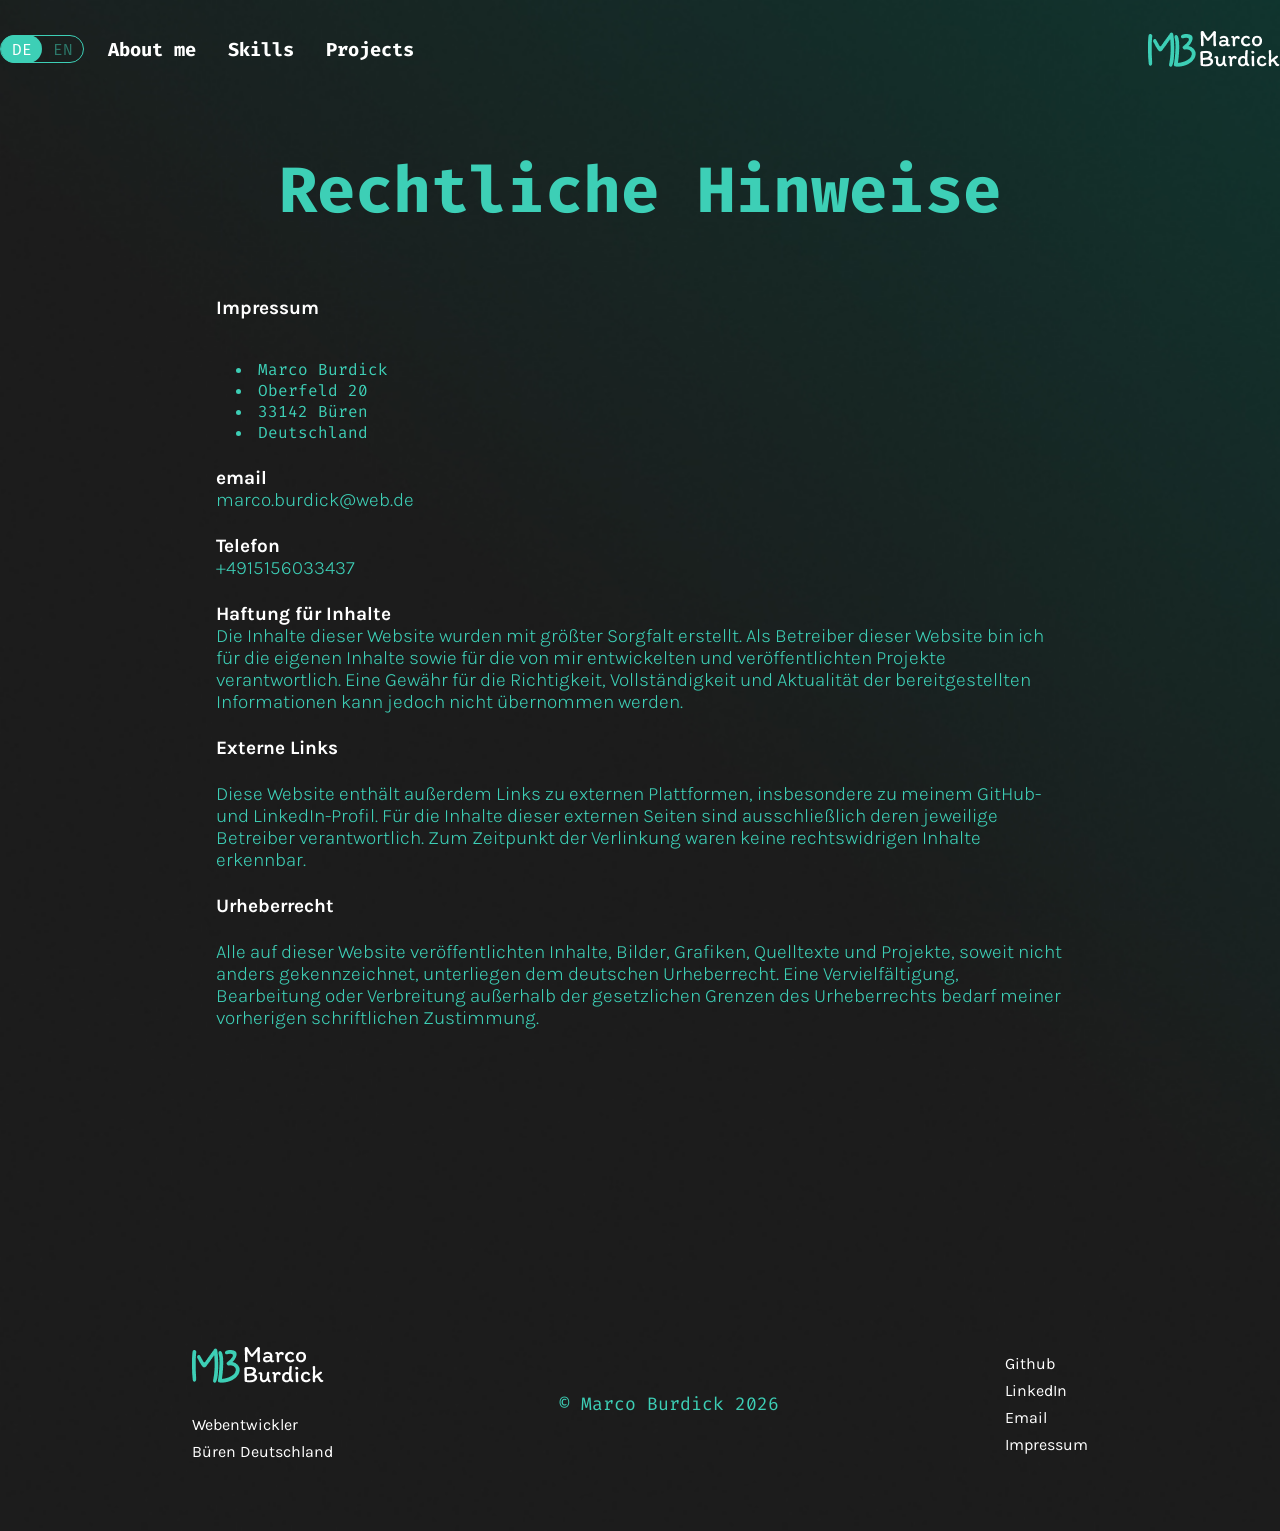
==== imprint.html @ b63c42da "added the Imprintpage, header and footer added to the templates for index and imprint page. set the " ====
<!doctype html>
<html lang="de">
  <head>
    <meta charset="UTF-8" />
    <meta name="viewport" content="width=device-width, initial-scale=1.0" />
    <title>Impressum</title>
    <link rel="stylesheet" href="./style.css" />
    <link rel="stylesheet" href="./css/hero.css" />
    <link rel="stylesheet" href="./css/footer.css" />
    <link rel="stylesheet" href="./css/impressum.css" />
    <script src="./js/templates.js"></script>
  </head>
  <body onload="init()">
    <div class="content-max-width">
      <header id="header"></header>
      <h1 class="imprint-headline">Rechtliche Hinweise</h1>
      <section class="main-impressum">
        <h2>Impressum</h2>
        <div class="list-container">
          <li>Marco Burdick</li>
          <li>Oberfeld 20</li>
          <li>33142 Büren</li>
          <li>Deutschland</li>
        </div>
        <div>
          <h2>email</h2>
          <p>marco.burdick@web.de</p>
        </div>
        <div>
          <h2>Telefon</h2>
          <p>+4915156033437</p>
        </div>
        <div>
          <h2>Haftung für Inhalte</h2>

          <p>
            Die Inhalte dieser Website wurden mit größter Sorgfalt erstellt. Als Betreiber dieser Website bin ich für
            die eigenen Inhalte sowie für die von mir entwickelten und veröffentlichten Projekte verantwortlich. Eine
            Gewähr für die Richtigkeit, Vollständigkeit und Aktualität der bereitgestellten Informationen kann jedoch
            nicht übernommen werden.
          </p>
        </div>

        <h2>Externe Links</h2>

        <p>
          Diese Website enthält außerdem Links zu externen Plattformen, insbesondere zu meinem GitHub- und
          LinkedIn-Profil. Für die Inhalte dieser externen Seiten sind ausschließlich deren jeweilige Betreiber
          verantwortlich. Zum Zeitpunkt der Verlinkung waren keine rechtswidrigen Inhalte erkennbar.
        </p>

        <h2>Urheberrecht</h2>

        <p>
          Alle auf dieser Website veröffentlichten Inhalte, Bilder, Grafiken, Quelltexte und Projekte, soweit nicht
          anders gekennzeichnet, unterliegen dem deutschen Urheberrecht. Eine Vervielfältigung, Bearbeitung oder
          Verbreitung außerhalb der gesetzlichen Grenzen des Urheberrechts bedarf meiner vorherigen schriftlichen
          Zustimmung.
        </p>
      </section>
      <footer id="footer"></footer>
    </div>
    <script src="./script.js"></script>
  </body>
</html>
---- style.css ----
* {
  margin: 0;
  box-sizing: border-box;
  scroll-behavior: smooth;
}

body {
  display: flex;
  justify-content: center;
  height: 100%;
  font-family: 'fira';
  background-image: url(images/Background.jpg);
  background-repeat: no-repeat;
  background-size: cover;
  overflow-x: hidden;
  user-select: none;
}

::-webkit-scrollbar {
  width: 12px;
}

::-webkit-scrollbar-track {
  background: #383636;
}

::-webkit-scrollbar-thumb {
  background: #3dcfb6;
  border-radius: 10px;
}

::-webkit-scrollbar-thumb:hover {
  background: #35b6a0;
}

.content-max-width {
  max-width: 1440px;
  width: 100%;
  margin: 0 auto;
  position: relative;
  padding: 0 96px 0 96px;
}

@font-face {
  font-family: 'fira';
  src: url('fonts/FiraCode-VariableFont_wght.ttf') format('truetype');
  font-style: normal;
}

@font-face {
  font-family: 'karla';
  src: url('fonts/Karla-VariableFont_wght.ttf') format('truetype');
  font-style: normal;
}
a {
  text-decoration: none;
}

h1 {
  color: #d9d9d9;
  font-size: 128px;
  font-weight: 700;
  text-align: center;
}

h2 {
  color: #d9d9d9;
  font-size: 40px;
  font-weight: 400;
}

h3 {
  color: white;
}

.other-section {
  display: flex;
  position: relative;
  padding-bottom: 144px;
  gap: 70px;
}

.headline-projects {
  display: flex;
  flex-direction: column;
  gap: 20px;
}

.headline-projects h3 {
  font-family: 'karla';
  font-weight: 700;
  font-size: 24px;
  color: rgba(61, 207, 182, 1);
}

.headline-projects h1 {
  font-family: 'fira';
  font-weight: 700;
  font-size: 64px;
  color: rgba(61, 207, 182, 1);
}

.headline-colleagues h1 {
  width: 100%;
  font-family: 'fira';
  font-weight: 700;
  font-size: 32px;
  color: rgba(61, 207, 182, 1);
  text-align: center;
}

.textfield-projects {
  max-width: 456px;
  padding: 41px 0 41px 0;
}

.textfield-projects p {
  font-family: 'karla';
  font-size: 18px;
  color: white;
}

.projects-section {
  max-width: 880px;
  padding-bottom: 16px;
}

.project-preview {
  display: flex;
  justify-content: center;
  align-items: center;
  pointer-events: none;
}

.project-preview img {
  width: 315.24px;
  height: 212px;
  border-radius: 16px;
  opacity: 0;
  transform: translateX(20px);
  transition: 0.25s ease;
}

.project-preview img.active {
  opacity: 1;
  transform: translateX(0);
}

.projects-container {
  display: flex;
  justify-content: space-between;
  align-items: center;
  height: 109px;
  padding: 40px 32px 40px 32px;
  border-top: 1px solid rgba(61, 207, 182, 1);
  border-bottom: 1px solid rgba(61, 207, 182, 1);
}

.projects-container:hover {
  cursor: pointer;
  background-color: rgba(61, 207, 182, 0.3);
}

.projects-container-bottom {
  display: flex;
  justify-content: space-between;
  align-items: center;
  height: 109px;
  padding: 40px 32px 40px 32px;
  border-bottom: 1px solid rgba(61, 207, 182, 1);
}

.projects-container-bottom:hover {
  cursor: pointer;
  background-color: rgba(61, 207, 182, 0.3);
}

.project-technology {
  display: flex;
  justify-content: center;
  align-items: center;
  gap: 4px;
}

.projects-container span,
.projects-container-bottom span {
  position: relative;
  font-family: 'fira';
  font-weight: 700;
  font-size: 24px;
  color: white;
}

.projects-container span::after,
.projects-container-bottom span::after {
  content: '';
  position: absolute;
  right: -20px;
  top: 50%;
  transform: translateY(-50%);
  width: 12.56px;
  height: 12.56px;
  background: url('./icons/arrow_outward.png') no-repeat center;
  background-size: contain;
  opacity: 0;
  transition: opacity 0.2s ease;
}

.projects-container:hover span::after,
.projects-container-bottom:hover span::after {
  opacity: 1;
}

.projects-container p,
.projects-container-bottom p {
  font-family: 'karla';
  font-style: normal;
  font-weight: 400;
  font-size: 18px;
  color: white;
}

.border {
  width: 1px;
  height: 18px;
  background-color: rgba(61, 207, 182, 1);
}

.img-container {
  position: relative;
  display: flex;
  flex-direction: column;
  pointer-events: none;
}

.join-image {
  position: absolute;
  top: 260px;
  border-radius: 16px;
  display: none;
}

.loco-image {
  position: absolute;
  top: 310px;
  border-radius: 16px;
  display: none;
}

.bubble-image {
  position: absolute;
  bottom: 16px;
  border-radius: 16px;
  display: none;
}

.no-scroll {
  overflow: hidden;
}
---- css/hero.css ----
header {
  position: absolute;
  display: flex;
  align-items: center;
  justify-content: space-between;
  z-index: 10;
  width: 100%;
  left: 0;
  right: 0;
  top: 0;
  height: 98px;

  gap: 20px;
}

.left-header-section {
  display: flex;
  align-items: center;
  gap: 24px;
}

.header-headline {
  display: flex;
  gap: 32px;
}

.header-headline h3 {
  position: relative;
  cursor: pointer;
}

.header-headline h3:hover {
  color: #3dcfb6;
}

.header-headline h3::after {
  content: '';
  position: absolute;
  left: 50%;
  bottom: -10px;
  transform: translateX(-50%);
  width: 8px;
  height: 8px;
  border-radius: 50%;
  background: #3dcfb6;
  opacity: 0;
  transition: opacity 0.2s ease;
}

.header-headline h3:hover::after {
  opacity: 1;
}

header .language-switcher {
  display: flex;
  align-items: center;
  justify-content: space-between;
  width: 84px;
  height: 28px;
  border: 1px solid rgba(61, 207, 182, 1);
  border-radius: 100px;
}

header .language-switcher:hover {
  cursor: pointer;
  border-color: white;
}
.language-button:not(.active):hover {
  color: rgba(61, 207, 182, 1);
}

.language-switcher .language-button {
  display: flex;
  align-items: center;
  justify-content: center;
  border-radius: 100px;
  width: 44px;
  height: 28px;
  color: rgba(61, 207, 182, 0.5);
}

.language-switcher .active {
  background-color: rgba(61, 207, 182, 1);
  color: white;
}

.logo-container {
  position: relative;
  width: 132px;
  height: 36px;
}

.logo-container img {
  position: absolute;
  inset: 0;
  width: 100%;
  height: 100%;
}

.logo-filled {
  opacity: 1;
}

.logo-outline {
  opacity: 0;
}

.logo-container:hover .logo-filled {
  opacity: 0;
  cursor: pointer;
}

.logo-container:hover .logo-outline {
  opacity: 1;
  cursor: pointer;
}

main {
  position: relative;
  display: flex;
  flex-direction: column;
  align-items: center;
  justify-content: center;
  max-height: 900px;
  height: 100vh;
}

.nametag {
  display: flex;
  flex-direction: column;
  align-items: center;
  justify-content: center;
}

.nametag-button-section {
  display: flex;
  gap: 48px;
  cursor: pointer;
}

.nametag-button {
  position: relative;
  border: 1px solid white;
  border-radius: 100px;
  width: 172px;
  height: 48px;
  overflow: hidden;
}

.nametag-button p {
  position: absolute;
  top: 50%;
  left: 50%;
  margin: 0;
  font-size: 18px;
  color: white;
  white-space: nowrap;
  transform: translate(-50%, -50%);
}

.nametag-button:hover {
  border-color: rgba(61, 207, 182, 1);
}

.nametag-button:hover p {
  color: rgba(61, 207, 182, 1);
  animation:
    buttonFirst 2s linear forwards,
    buttonLoop 5s linear infinite 2s;
}

@keyframes buttonFirst {
  from {
    left: 50%;
    transform: translate(-50%, -50%);
  }

  to {
    left: -180px;
    transform: translate(0, -50%);
  }
}

@keyframes buttonLoop {
  from {
    left: 172px;
    transform: translate(0, -50%);
  }

  to {
    left: -180px;
    transform: translate(0, -50%);
  }
}

.textbar {
  position: absolute;
  bottom: 40px;
  left: 50%;
  transform: translateX(-50%) rotate(-3deg);

  width: 100vw;
  height: 62px;

  background: rgba(255, 255, 255, 0.12);
  overflow: hidden;
  white-space: nowrap;
}

.textbar-track {
  position: relative;
  overflow-x: hidden;
  height: 100%;
  width: 100%;
}

.inline-container {
  position: absolute;
  height: 100%;
  display: flex;
  align-items: center;
  gap: 56px;
  padding-right: 56px;
  flex-shrink: 0;
  font-family: 'karla';
  font-weight: 400;
  font-size: 32px;
  color: rgba(61, 207, 182, 1);
}

#scroll-1 {
  animation: loop-1 9s linear infinite;
}

#scroll-2 {
  animation: loop-2 9s linear infinite;
}

#scroll-3 {
  animation: loop-3 9s linear infinite;
}

#scroll-4 {
  animation: loop-4 9s linear infinite;
}

#scroll-5 {
  animation: loop-5 9s linear infinite;
}

#scroll-6 {
  animation: loop-6 9s linear infinite;
}

@keyframes loop-1 {
  from {
    transform: translateX(0);
  }

  to {
    transform: translateX(-100%);
  }
}

@keyframes loop-2 {
  from {
    transform: translateX(100%);
  }

  to {
    transform: translateX(0);
  }
}

@keyframes loop-3 {
  from {
    transform: translateX(200%);
  }

  to {
    transform: translateX(100%);
  }
}

@keyframes loop-4 {
  from {
    transform: translateX(300%);
  }

  to {
    transform: translateX(200%);
  }
}

@keyframes loop-5 {
  from {
    transform: translateX(400%);
  }

  to {
    transform: translateX(300%);
  }
}

@keyframes loop-6 {
  from {
    transform: translateX(500%);
  }

  to {
    transform: translateX(400%);
  }
}
---- css/footer.css ----
footer {
  display: flex;
  align-items: center;
  justify-content: space-between;
  width: 100%;
  height: 126px;
  padding-left: 96px;
  padding-right: 96px;
  margin-bottom: 64px;
  margin-top: 144px;
}

.footer-left {
  display: flex;
  flex-direction: column;
  justify-content: center;
  gap: 32px;
}

.footer-left div {
  display: flex;
  flex-direction: column;
  gap: 8px;
}

.footer-left div p {
  font-size: 16px;
  font-family: 'karla';
  font-weight: 400;
  color: rgba(255, 255, 255, 1);
}

.copyright {
  color: rgba(61, 207, 182, 1);
  font-size: 18px;
  font-family: 'fira';
  font-weight: 400;
}

.footer-right {
  display: flex;
  flex-direction: column;
  gap: 8px;
}

.footer-right a {
  position: relative;
  text-decoration: none;
  font-size: 16px;
  font-family: 'karla';
  font-weight: 400;
  color: rgba(255, 255, 255, 1);
}

.footer-right a:hover {
  color: #3dcfb6;
}

.footer-right a::after {
  content: '';
  position: absolute;
  left: -15%;
  bottom: 5px;
  transform: translateX(-50%);
  width: 8px;
  height: 8px;
  border-radius: 50%;
  background: #3dcfb6;
  opacity: 0;
  transition: opacity 0.2s ease;
}

.footer-right a:hover::after {
  opacity: 1;
}
---- css/impressum.css ----
.main-impressum {
  display: flex;
  flex-direction: column;
  width: 100%;
  height: 100vh;
  background-repeat: no-repeat;
  background-size: cover;
  padding: 0 120px 0 120px;
  gap: 24px;
}

.imprint-headline {
  font-size: 64px;
  font-weight: 700;
  padding-top: 149px;
  padding-bottom: 64px;
  color: rgba(61, 207, 182, 1);
}

section h2 {
  font-family: 'karla';
  font-weight: 700;
  font-size: 19px;
  color: rgba(255, 255, 255, 1);
}

section p {
  font-family: 'karla';
  font-weight: 300;
  font-size: 19px;
  color: rgba(61, 207, 182, 1);
}

.list-container {
  display: flex;
  flex-direction: column;
  margin-left: 20px;
  padding-top: 16px;
  color: rgba(61, 207, 182, 1);
}
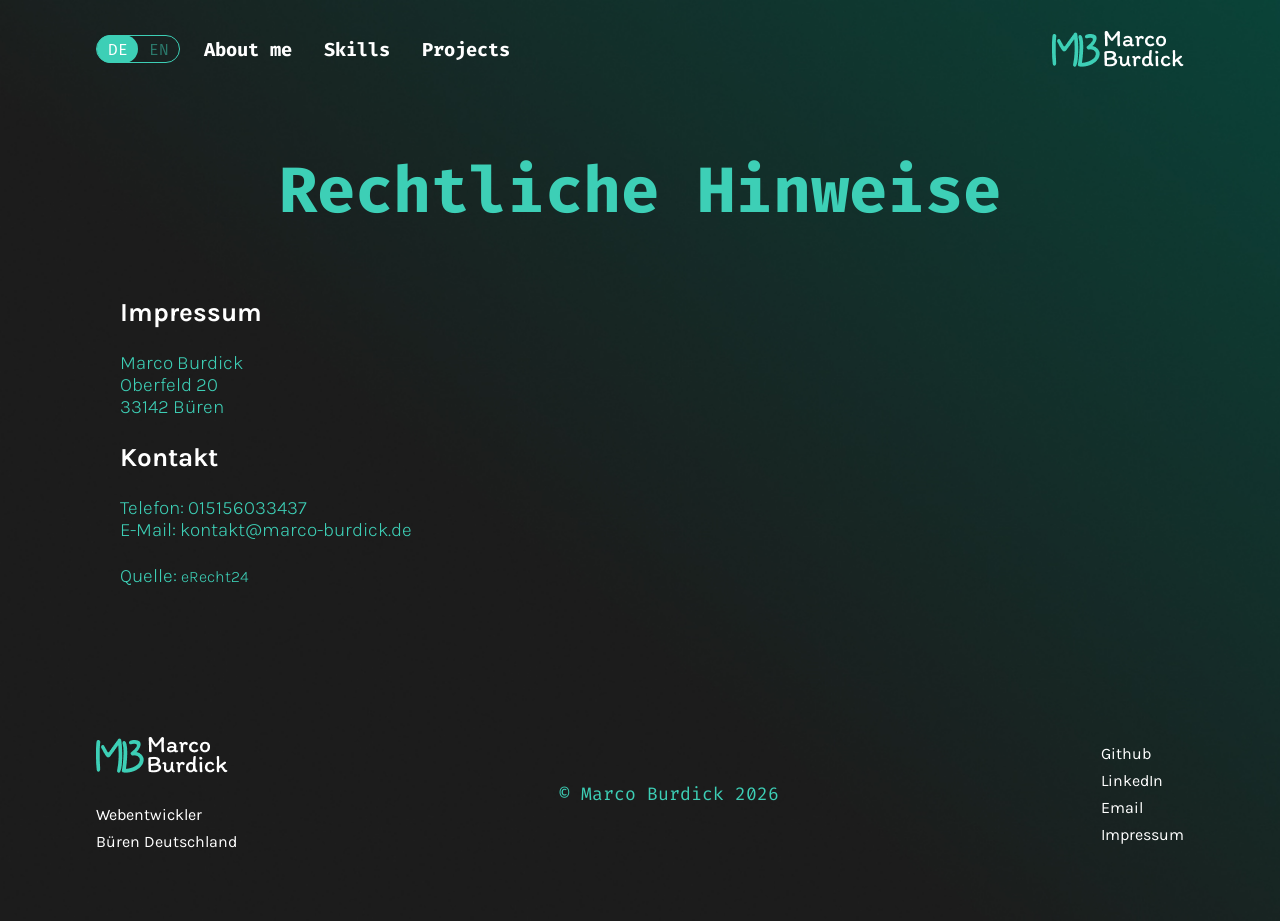
==== commit 56150ab1: "fixed the privacy-policy and imprint" ====
--- a/imprint.html
+++ b/imprint.html
@@ -4,59 +4,33 @@
     <meta charset="UTF-8" />
     <meta name="viewport" content="width=device-width, initial-scale=1.0" />
     <title>Impressum</title>
+    <link rel="shortcut icon" href="./icons/favicon.png" type="image/x-icon" />
     <link rel="stylesheet" href="./style.css" />
     <link rel="stylesheet" href="./css/hero.css" />
     <link rel="stylesheet" href="./css/footer.css" />
     <link rel="stylesheet" href="./css/impressum.css" />
     <script src="./js/templates.js"></script>
   </head>
-  <body onload="init()">
+  <body onload="initImpressumPage()">
     <div class="content-max-width">
       <header id="header"></header>
       <h1 class="imprint-headline">Rechtliche Hinweise</h1>
       <section class="main-impressum">
         <h2>Impressum</h2>
-        <div class="list-container">
-          <li>Marco Burdick</li>
-          <li>Oberfeld 20</li>
-          <li>33142 Büren</li>
-          <li>Deutschland</li>
-        </div>
-        <div>
-          <h2>email</h2>
-          <p>marco.burdick@web.de</p>
-        </div>
-        <div>
-          <h2>Telefon</h2>
-          <p>+4915156033437</p>
-        </div>
-        <div>
-          <h2>Haftung für Inhalte</h2>
-
-          <p>
-            Die Inhalte dieser Website wurden mit größter Sorgfalt erstellt. Als Betreiber dieser Website bin ich für
-            die eigenen Inhalte sowie für die von mir entwickelten und veröffentlichten Projekte verantwortlich. Eine
-            Gewähr für die Richtigkeit, Vollständigkeit und Aktualität der bereitgestellten Informationen kann jedoch
-            nicht übernommen werden.
-          </p>
-        </div>
-
-        <h2>Externe Links</h2>
 
         <p>
-          Diese Website enthält außerdem Links zu externen Plattformen, insbesondere zu meinem GitHub- und
-          LinkedIn-Profil. Für die Inhalte dieser externen Seiten sind ausschließlich deren jeweilige Betreiber
-          verantwortlich. Zum Zeitpunkt der Verlinkung waren keine rechtswidrigen Inhalte erkennbar.
+          Marco Burdick<br />
+          Oberfeld 20<br />
+          33142 Büren
         </p>
 
-        <h2>Urheberrecht</h2>
+        <h2>Kontakt</h2>
+        <p>
+          Telefon: 015156033437<br />
+          E-Mail: kontakt@marco-burdick.de
+        </p>
 
-        <p>
-          Alle auf dieser Website veröffentlichten Inhalte, Bilder, Grafiken, Quelltexte und Projekte, soweit nicht
-          anders gekennzeichnet, unterliegen dem deutschen Urheberrecht. Eine Vervielfältigung, Bearbeitung oder
-          Verbreitung außerhalb der gesetzlichen Grenzen des Urheberrechts bedarf meiner vorherigen schriftlichen
-          Zustimmung.
-        </p>
+        <p>Quelle: <a href="https://www.e-recht24.de">eRecht24</a></p>
       </section>
       <footer id="footer"></footer>
     </div>
--- a/style.css
+++ b/style.css
@@ -36,9 +36,7 @@
 .content-max-width {
   max-width: 1440px;
   width: 100%;
-  margin: 0 auto;
-  position: relative;
-  padding: 0 96px 0 96px;
+  position: relative;
 }
 
 @font-face {
@@ -76,7 +74,7 @@
 .other-section {
   display: flex;
   position: relative;
-  padding-bottom: 144px;
+  padding: 144px 96px 0 96px;
   gap: 70px;
 }
 
@@ -106,6 +104,7 @@
   font-weight: 700;
   font-size: 32px;
   color: rgba(61, 207, 182, 1);
+  padding-top: 160px;
   text-align: center;
 }
 
@@ -247,7 +246,7 @@
   display: none;
 }
 
-.bubble-image {
+.pokedex-image {
   position: absolute;
   bottom: 16px;
   border-radius: 16px;
@@ -257,3 +256,19 @@
 .no-scroll {
   overflow: hidden;
 }
+
+.error-message {
+  font-family: 'karla';
+  font-weight: 400;
+  font-size: 18px;
+  color: #ec7b7bcc;
+  display: none;
+}
+
+.error-message.active {
+  display: block;
+}
+
+.input-error {
+  border-color: #ff4d4d;
+}
--- a/css/hero.css
+++ b/css/hero.css
@@ -5,11 +5,11 @@
   justify-content: space-between;
   z-index: 10;
   width: 100%;
+  padding: 0 96px 0 96px;
   left: 0;
   right: 0;
   top: 0;
   height: 98px;
-
   gap: 20px;
 }
 
@@ -145,9 +145,11 @@
   width: 172px;
   height: 48px;
   overflow: hidden;
-}
-
-.nametag-button p {
+  background: transparent;
+  cursor: pointer;
+}
+
+.nametag-button span {
   position: absolute;
   top: 50%;
   left: 50%;
@@ -162,7 +164,7 @@
   border-color: rgba(61, 207, 182, 1);
 }
 
-.nametag-button:hover p {
+.nametag-button:hover span {
   color: rgba(61, 207, 182, 1);
   animation:
     buttonFirst 2s linear forwards,
--- a/css/impressum.css
+++ b/css/impressum.css
@@ -2,7 +2,6 @@
   display: flex;
   flex-direction: column;
   width: 100%;
-  height: 100vh;
   background-repeat: no-repeat;
   background-size: cover;
   padding: 0 120px 0 120px;
@@ -20,8 +19,15 @@
 section h2 {
   font-family: 'karla';
   font-weight: 700;
-  font-size: 19px;
+  font-size: 26px;
   color: rgba(255, 255, 255, 1);
+}
+
+section h4 {
+  font-family: 'karla';
+  color: white;
+  font-weight: 500;
+  font-size: 20px;
 }
 
 section p {
@@ -31,6 +37,15 @@
   color: rgba(61, 207, 182, 1);
 }
 
+section a {
+  color: rgba(61, 207, 182, 1);
+  font-size: 16px;
+}
+
+section a:hover {
+  color: rgb(77, 255, 225);
+}
+
 .list-container {
   display: flex;
   flex-direction: column;
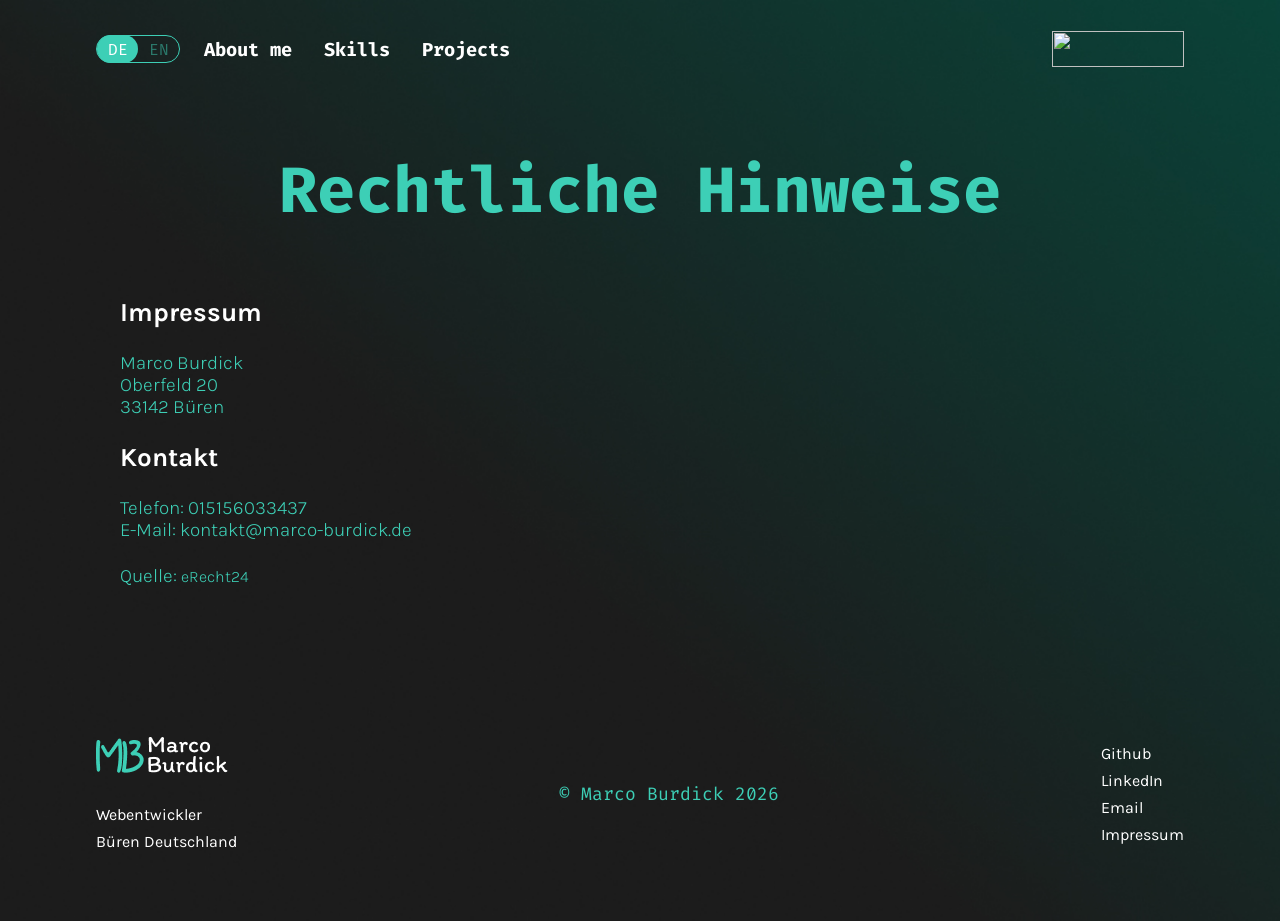
==== commit 5e4bb43a: "set the new linne for the image path" ====
--- a/imprint.html
+++ b/imprint.html
@@ -6,9 +6,9 @@
     <title>Impressum</title>
     <link rel="shortcut icon" href="./icons/favicon.png" type="image/x-icon" />
     <link rel="stylesheet" href="./style.css" />
-    <link rel="stylesheet" href="./css/hero.css" />
-    <link rel="stylesheet" href="./css/footer.css" />
-    <link rel="stylesheet" href="./css/impressum.css" />
+    <link rel="stylesheet" href="/css/hero.css" />
+    <link rel="stylesheet" href="/css/footer.css" />
+    <link rel="stylesheet" href="/css/impressum.css" />
     <script src="./js/templates.js"></script>
   </head>
   <body onload="initImpressumPage()">
--- a/style.css
+++ b/style.css
@@ -9,7 +9,7 @@
   justify-content: center;
   height: 100%;
   font-family: 'fira';
-  background-image: url(images/Background.jpg);
+  background-image: url(/assets/images/Background.jpg);
   background-repeat: no-repeat;
   background-size: cover;
   overflow-x: hidden;
@@ -36,18 +36,19 @@
 .content-max-width {
   max-width: 1440px;
   width: 100%;
+  height: 100%;
   position: relative;
 }
 
 @font-face {
   font-family: 'fira';
-  src: url('fonts/FiraCode-VariableFont_wght.ttf') format('truetype');
+  src: url('/assets/fonts/FiraCode-VariableFont_wght.ttf') format('truetype');
   font-style: normal;
 }
 
 @font-face {
   font-family: 'karla';
-  src: url('fonts/Karla-VariableFont_wght.ttf') format('truetype');
+  src: url('/assets/fonts/Karla-VariableFont_wght.ttf') format('truetype');
   font-style: normal;
 }
 a {
@@ -199,7 +200,7 @@
   transform: translateY(-50%);
   width: 12.56px;
   height: 12.56px;
-  background: url('./icons/arrow_outward.png') no-repeat center;
+  background: url('/assets/icons/arrow_outward.png') no-repeat center;
   background-size: contain;
   opacity: 0;
   transition: opacity 0.2s ease;
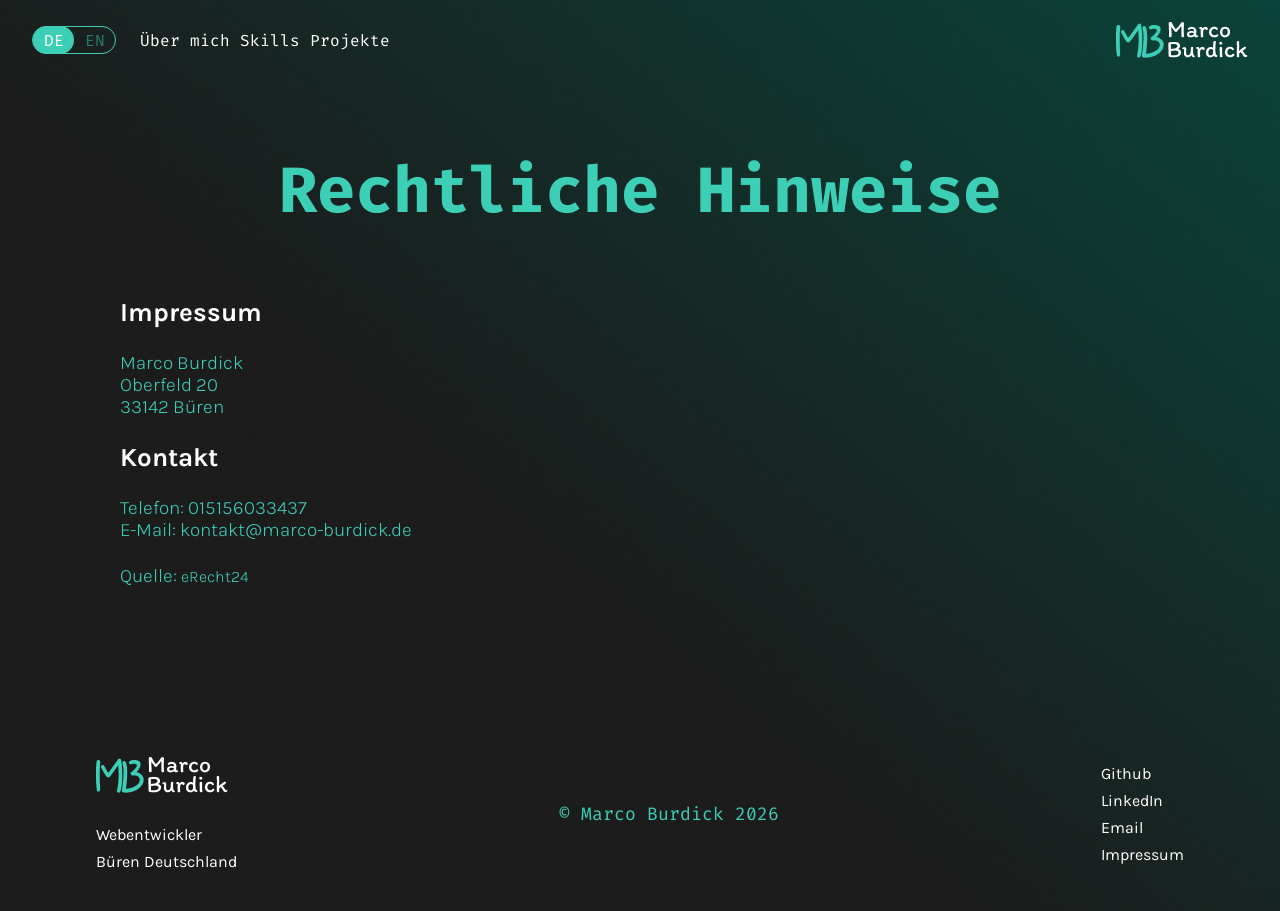
==== commit 73c6cb4c: "update imprintpage" ====
--- a/imprint.html
+++ b/imprint.html
@@ -9,7 +9,7 @@
     <link rel="stylesheet" href="/css/hero.css" />
     <link rel="stylesheet" href="/css/footer.css" />
     <link rel="stylesheet" href="/css/impressum.css" />
-    <script src="./js/templates.js"></script>
+    <link rel="stylesheet" href="/css/responsive.css" />
   </head>
   <body onload="initImpressumPage()">
     <div class="content-max-width">
@@ -34,6 +34,7 @@
       </section>
       <footer id="footer"></footer>
     </div>
+    <script src="./js/templates.js"></script>
     <script src="./script.js"></script>
   </body>
 </html>
--- a/style.css
+++ b/style.css
@@ -6,9 +6,11 @@
 
 body {
   display: flex;
+  flex-direction: column;
+  align-items: center;
   justify-content: center;
   height: 100%;
-  font-family: 'fira';
+  font-family: "fira";
   background-image: url(/assets/images/Background.jpg);
   background-repeat: no-repeat;
   background-size: cover;
@@ -34,21 +36,32 @@
 }
 
 .content-max-width {
+  position: relative;
+  width: 100%;
   max-width: 1440px;
-  width: 100%;
-  height: 100%;
-  position: relative;
+  min-height: 100%;
+  margin: 0 auto;
+}
+
+#hero {
+  position: relative;
+  overflow-x: clip;
+  overflow-y: visible;
+}
+
+body.menu-open {
+  overflow: hidden;
 }
 
 @font-face {
-  font-family: 'fira';
-  src: url('/assets/fonts/FiraCode-VariableFont_wght.ttf') format('truetype');
+  font-family: "fira";
+  src: url("/assets/fonts/FiraCode-VariableFont_wght.ttf") format("truetype");
   font-style: normal;
 }
 
 @font-face {
-  font-family: 'karla';
-  src: url('/assets/fonts/Karla-VariableFont_wght.ttf') format('truetype');
+  font-family: "karla";
+  src: url("/assets/fonts/Karla-VariableFont_wght.ttf") format("truetype");
   font-style: normal;
 }
 a {
@@ -76,7 +89,7 @@
   display: flex;
   position: relative;
   padding: 144px 96px 0 96px;
-  gap: 70px;
+  gap: 36px;
 }
 
 .headline-projects {
@@ -86,14 +99,14 @@
 }
 
 .headline-projects h3 {
-  font-family: 'karla';
+  font-family: "karla";
   font-weight: 700;
   font-size: 24px;
   color: rgba(61, 207, 182, 1);
 }
 
 .headline-projects h1 {
-  font-family: 'fira';
+  font-family: "fira";
   font-weight: 700;
   font-size: 64px;
   color: rgba(61, 207, 182, 1);
@@ -101,7 +114,7 @@
 
 .headline-colleagues h1 {
   width: 100%;
-  font-family: 'fira';
+  font-family: "fira";
   font-weight: 700;
   font-size: 32px;
   color: rgba(61, 207, 182, 1);
@@ -115,7 +128,7 @@
 }
 
 .textfield-projects p {
-  font-family: 'karla';
+  font-family: "karla";
   font-size: 18px;
   color: white;
 }
@@ -150,7 +163,6 @@
   display: flex;
   justify-content: space-between;
   align-items: center;
-  height: 109px;
   padding: 40px 32px 40px 32px;
   border-top: 1px solid rgba(61, 207, 182, 1);
   border-bottom: 1px solid rgba(61, 207, 182, 1);
@@ -165,7 +177,6 @@
   display: flex;
   justify-content: space-between;
   align-items: center;
-  height: 109px;
   padding: 40px 32px 40px 32px;
   border-bottom: 1px solid rgba(61, 207, 182, 1);
 }
@@ -180,12 +191,13 @@
   justify-content: center;
   align-items: center;
   gap: 4px;
+  flex-wrap: wrap;
 }
 
 .projects-container span,
 .projects-container-bottom span {
   position: relative;
-  font-family: 'fira';
+  font-family: "fira";
   font-weight: 700;
   font-size: 24px;
   color: white;
@@ -193,14 +205,14 @@
 
 .projects-container span::after,
 .projects-container-bottom span::after {
-  content: '';
+  content: "";
   position: absolute;
   right: -20px;
   top: 50%;
   transform: translateY(-50%);
   width: 12.56px;
   height: 12.56px;
-  background: url('/assets/icons/arrow_outward.png') no-repeat center;
+  background: url("/assets/icons/arrow_outward.png") no-repeat center;
   background-size: contain;
   opacity: 0;
   transition: opacity 0.2s ease;
@@ -213,7 +225,7 @@
 
 .projects-container p,
 .projects-container-bottom p {
-  font-family: 'karla';
+  font-family: "karla";
   font-style: normal;
   font-weight: 400;
   font-size: 18px;
@@ -259,7 +271,7 @@
 }
 
 .error-message {
-  font-family: 'karla';
+  font-family: "karla";
   font-weight: 400;
   font-size: 18px;
   color: #ec7b7bcc;
--- a/css/hero.css
+++ b/css/hero.css
@@ -1,15 +1,28 @@
-header {
-  position: absolute;
-  display: flex;
-  align-items: center;
-  justify-content: space-between;
-  z-index: 10;
-  width: 100%;
-  padding: 0 96px 0 96px;
+/* =========================
+   HEADER ALLGEMEIN
+========================= */
+
+#header {
+  position: absolute;
+  top: 0;
   left: 0;
   right: 0;
-  top: 0;
+  z-index: 10;
+  width: 100%;
   height: 98px;
+  padding: 0 96px;
+}
+
+/* =========================
+   DESKTOP HEADER
+========================= */
+
+.desktop-header {
+  display: flex;
+  align-items: center;
+  justify-content: space-between;
+  width: 100%;
+  height: 100%;
   gap: 20px;
 }
 
@@ -19,73 +32,93 @@
   gap: 24px;
 }
 
-.header-headline {
-  display: flex;
-  gap: 32px;
-}
-
-.header-headline h3 {
-  position: relative;
+.header-navigation a,
+.mobile-navigation a {
+  position: relative;
+  color: white;
+  text-decoration: none;
   cursor: pointer;
 }
 
-.header-headline h3:hover {
+.header-navigation a:hover,
+.mobile-navigation a:hover {
   color: #3dcfb6;
 }
 
-.header-headline h3::after {
-  content: '';
+.header-navigation a::after,
+.mobile-navigation a::after {
+  content: "";
   position: absolute;
   left: 50%;
   bottom: -10px;
-  transform: translateX(-50%);
   width: 8px;
   height: 8px;
   border-radius: 50%;
-  background: #3dcfb6;
+  background-color: #3dcfb6;
   opacity: 0;
+  transform: translateX(-50%);
   transition: opacity 0.2s ease;
 }
 
-.header-headline h3:hover::after {
+.header-navigation a:hover::after,
+.mobile-navigation a:hover::after {
   opacity: 1;
 }
 
-header .language-switcher {
+/* =========================
+   SPRACHSCHALTER
+========================= */
+
+.language-switcher {
   display: flex;
   align-items: center;
   justify-content: space-between;
   width: 84px;
   height: 28px;
-  border: 1px solid rgba(61, 207, 182, 1);
+  border: 1px solid #3dcfb6;
   border-radius: 100px;
-}
-
-header .language-switcher:hover {
-  cursor: pointer;
+  transition: border-color 0.2s ease;
+}
+
+.language-switcher:hover {
   border-color: white;
 }
-.language-button:not(.active):hover {
-  color: rgba(61, 207, 182, 1);
-}
-
-.language-switcher .language-button {
+
+.language-button {
   display: flex;
   align-items: center;
   justify-content: center;
-  border-radius: 100px;
   width: 44px;
   height: 28px;
+  padding: 0;
+  border: none;
+  border-radius: 100px;
+  background-color: transparent;
   color: rgba(61, 207, 182, 0.5);
-}
-
-.language-switcher .active {
-  background-color: rgba(61, 207, 182, 1);
+  font: inherit;
+  cursor: pointer;
+  transition:
+    color 0.2s ease,
+    background-color 0.2s ease;
+}
+
+.language-button:not(.active):hover {
+  color: #3dcfb6;
+}
+
+.language-button.active {
+  background-color: #3dcfb6;
   color: white;
 }
 
+/* =========================
+   DESKTOP LOGO
+========================= */
+
 .logo-container {
   position: relative;
+  display: block;
+  flex-shrink: 0;
   width: 132px;
   height: 36px;
 }
@@ -95,6 +128,8 @@
   inset: 0;
   width: 100%;
   height: 100%;
+  object-fit: contain;
+  transition: opacity 0.2s ease;
 }
 
 .logo-filled {
@@ -107,12 +142,19 @@
 
 .logo-container:hover .logo-filled {
   opacity: 0;
-  cursor: pointer;
 }
 
 .logo-container:hover .logo-outline {
   opacity: 1;
-  cursor: pointer;
+}
+
+/* =========================
+   MOBILE HEADER
+========================= */
+
+.mobile-header,
+.mobile-menu {
+  display: none;
 }
 
 main {
@@ -121,8 +163,9 @@
   flex-direction: column;
   align-items: center;
   justify-content: center;
-  max-height: 900px;
-  height: 100vh;
+  width: 100%;
+  min-height: 100svh;
+  overflow: hidden;
 }
 
 .nametag {
@@ -130,10 +173,13 @@
   flex-direction: column;
   align-items: center;
   justify-content: center;
+  padding: 0 16px;
 }
 
 .nametag-button-section {
   display: flex;
+  justify-content: center;
+  width: 100%;
   gap: 48px;
   cursor: pointer;
 }
@@ -142,7 +188,8 @@
   position: relative;
   border: 1px solid white;
   border-radius: 100px;
-  width: 172px;
+  max-width: 153px;
+  width: 100%;
   height: 48px;
   overflow: hidden;
   background: transparent;
@@ -200,10 +247,8 @@
   bottom: 40px;
   left: 50%;
   transform: translateX(-50%) rotate(-3deg);
-
   width: 100vw;
   height: 62px;
-
   background: rgba(255, 255, 255, 0.12);
   overflow: hidden;
   white-space: nowrap;
@@ -213,7 +258,7 @@
   position: relative;
   overflow-x: hidden;
   height: 100%;
-  width: 100%;
+  width: 100vw;
 }
 
 .inline-container {
@@ -224,7 +269,7 @@
   gap: 56px;
   padding-right: 56px;
   flex-shrink: 0;
-  font-family: 'karla';
+  font-family: "karla";
   font-weight: 400;
   font-size: 32px;
   color: rgba(61, 207, 182, 1);
--- a/css/footer.css
+++ b/css/footer.css
@@ -2,12 +2,13 @@
   display: flex;
   align-items: center;
   justify-content: space-between;
-  width: 100%;
-  height: 126px;
-  padding-left: 96px;
-  padding-right: 96px;
-  margin-bottom: 64px;
-  margin-top: 144px;
+width: 100%;
+  min-height: 126px;
+  height: auto;
+ padding: 40px 96px;
+  margin-top: 130px;
+  margin-bottom: 0;
+box-sizing: border-box;
 }
 
 .footer-left {
--- a/css/impressum.css
+++ b/css/impressum.css
@@ -1,3 +1,10 @@
+html,
+body {
+  min-height: 100vh;
+  margin: 0;
+  background-color: #1c1c1c;
+}
+
 .main-impressum {
   display: flex;
   flex-direction: column;
@@ -50,6 +57,5 @@
   display: flex;
   flex-direction: column;
   margin-left: 20px;
-  padding-top: 16px;
   color: rgba(61, 207, 182, 1);
 }
--- a/css/responsive.css
+++ b/css/responsive.css
@@ -0,0 +1,575 @@
+@media (max-width: 1290px) {
+  #header {
+    height: 80px;
+    padding: 0 32px;
+  }
+
+  .carousel::before,
+  .carousel::after {
+    width: 70px;
+  }
+
+  .item.left {
+    transform: translate3d(-480px, 0, -250px) scale(0.8);
+  }
+
+  .item.right {
+    transform: translate3d(480px, 0, -250px) scale(0.8);
+  }
+
+  .quotes {
+    left: calc(50% - 315px);
+  }
+
+  h2 {
+    font-size: 22px;
+  }
+
+  h1 {
+    font-size: 62px;
+  }
+
+  .stripes {
+    display: none;
+  }
+
+  .about-me-container {
+    flex-direction: column;
+    align-items: center;
+    padding: 0 0 100px 0;
+    gap: 40px;
+  }
+
+  .profil-wrapper {
+    width: 100%;
+    max-width: 568px;
+  }
+
+  .other-section {
+    flex-direction: column;
+    justify-content: center;
+    padding: 100px 16px 0 16px;
+  }
+
+  .skill-container {
+    flex-direction: column;
+    align-items: center;
+    padding: 0 16px;
+  }
+
+  .skill-icon-box {
+    justify-content: center;
+    max-width: 520px;
+  }
+
+  .contact-me-section {
+    flex-direction: column;
+    align-items: center;
+    padding: 0 16px;
+  }
+
+  .who-i-am-container {
+    margin-top: 0;
+  }
+
+  .headline-projects {
+    align-items: center;
+  }
+
+  .card {
+    flex-direction: column-reverse;
+    justify-content: flex-start;
+    align-items: center;
+    width: min(90%, 760px);
+    max-height: 90vh;
+    height: auto;
+    padding: 56px 32px 80px;
+    gap: 28px;
+    overflow-y: hidden;
+  }
+
+  .image {
+    width: 100%;
+    max-width: 420px;
+    height: auto;
+  }
+
+  .headline h1 {
+    font-size: 72px;
+  }
+
+  .headline h2 {
+    font-size: 36px;
+  }
+
+  .close-button {
+    top: 20px;
+    right: 24px;
+  }
+
+  .next-button {
+    right: 32px;
+    bottom: 24px;
+  }
+}
+
+@media (max-width: 900px) { 
+
+  .main-impressum {
+    padding: 0 16px;
+        gap: 16px;
+  }
+
+  .imprint-headline {
+    font-size: 22px;
+  }
+
+  section h2 {
+    font-size: 20px;
+  }
+
+  section h4 {
+    font-size: 18px;
+  }
+
+  section p {
+    font-size: 16px;
+  }
+
+  .list-container {
+    font-size: 14px;
+  }
+
+  .footer-left{
+    gap: 8px;
+  }
+}
+
+@media (max-width: 650px) {
+  #header {
+    padding: 0 16px;
+  }
+
+  .mobile-menu {
+    padding: 80px 20px 0;
+  }
+
+  .mobile-navigation {
+    width: 100%;
+    max-width: 240px;
+  }
+
+  .desktop-header {
+    display: none;
+  }
+
+  .mobile-header {
+    display: flex;
+    align-items: center;
+    justify-content: space-between;
+    width: 100%;
+    height: 100%;
+  }
+
+  .mobile-logo {
+    display: block;
+    width: 48px;
+    height: 48px;
+  }
+
+  .mobile-logo img {
+    width: 100%;
+    height: 100%;
+    object-fit: contain;
+  }
+
+  .burger-button {
+    display: flex;
+    align-items: center;
+    justify-content: center;
+    width: 48px;
+    height: 48px;
+    padding: 0;
+    border: none;
+    background-color: transparent;
+    cursor: pointer;
+    z-index: 12;
+  }
+
+  .burger-button img {
+    width: 32px;
+    height: 32px;
+    object-fit: contain;
+  }
+
+  .mobile-menu {
+    position: fixed;
+    inset: 0;
+    z-index: 11;
+    display: flex;
+    align-items: flex-start;
+    justify-content: flex-end;
+    padding: 88px 32px 0;
+    background-color: rgba(0, 0, 0, 0.45);
+    opacity: 0;
+    visibility: hidden;
+    pointer-events: none;
+    transition:
+      opacity 0.25s ease,
+      visibility 0.25s ease;
+  }
+
+  .mobile-menu.open {
+    opacity: 1;
+    visibility: visible;
+    pointer-events: auto;
+  }
+
+  .mobile-navigation {
+    display: flex;
+    flex-direction: column;
+    align-items: center;
+    gap: 24px;
+    width: 240px;
+    padding: 40px 24px;
+    border: 1px solid #3dcfb6;
+    border-radius: 30px;
+    background-color: #1c1c1c;
+  }
+
+  .mobile-navigation a {
+    position: relative;
+    color: white;
+    font-size: 20px;
+    text-decoration: none;
+  }
+
+  .mobile-navigation a:hover {
+    color: #3dcfb6;
+  }
+
+  .mobile-navigation .language-switcher {
+    margin-top: 8px;
+  }
+
+  .left-header-section {
+    display: none;
+  }
+
+  .logo-container {
+    display: none;
+  }
+
+  .carousel {
+    overflow: unset;
+  }
+
+  .carousel::before,
+  .carousel::after {
+    width: 30px;
+  }
+
+  .items {
+    height: 290px;
+    margin-top: 35px;
+  }
+
+  .item {
+    width: calc(100% - 32px);
+    min-width: 0;
+    min-height: 290px;
+    padding: 28px 18px 20px;
+    border-radius: 24px;
+  }
+
+  .card-description {
+    font-size: 17px;
+    line-height: 1.35;
+  }
+
+  .card-footer {
+    gap: 15px;
+    margin-top: 25px;
+  }
+
+  .card-name {
+    font-size: 16px;
+    white-space: normal;
+  }
+
+  .item.left {
+    transform: translate3d(-105%, 0, -250px) scale(0.8);
+  }
+
+  .item.right {
+    transform: translate3d(105%, 0, -250px) scale(0.8);
+  }
+
+  .quotes {
+    top: -30px;
+    left: 10px;
+    width: 60px;
+  }
+
+  .nav {
+    margin-top: 8px;
+  }
+
+  .arrow-button {
+    width: 42px;
+    height: 42px;
+  }
+
+  .dot {
+    margin: 7px;
+  }
+
+  .textfield-projects {
+    text-align: center;
+  }
+
+  .headline-projects h1 {
+    font-size: 42px;
+  }
+
+  .projects-container,
+  .projects-container-bottom {
+    flex-direction: column;
+  }
+
+  header {
+    padding: 0 16px;
+  }
+
+  footer {
+    flex-wrap: wrap;
+    padding: 40px 16px;
+    margin-top: 100px;
+  }
+
+  .footer-left {
+    width: 50%;
+  }
+
+  .footer-right {
+    width: 50%;
+    display: flex;
+    flex-direction: column;
+    align-items: flex-end;
+  }
+
+  .copyright {
+    order: 3;
+    width: 100%;
+    text-align: center;
+    margin-top: 16px;
+  }
+
+  .headline-container p {
+    font-size: 21px;
+  }
+
+  .contact-me-section {
+    flex-direction: column;
+    padding: 0 48px;
+    gap: 64px;
+  }
+
+  .work-container {
+    width: 100%;
+    max-width: none;
+  }
+
+  .headline-container h2 {
+    font-size: 42px;
+  }
+
+  .nametag-button span {
+    font-size: 14px;
+  }
+
+  .about-me {
+    padding: 16px;
+  }
+}
+
+@media (max-width: 600px) {
+  .overlay {
+    align-items: center;
+    padding: 12px;
+    overflow-x: hidden;
+    overflow-y: auto;
+  }
+
+  .card {
+    flex-direction: column;
+    justify-content: flex-start;
+    align-items: stretch;
+    width: 100%;
+    height: auto;
+    max-height: none;
+    padding: 50px 16px 60px;
+    gap: 24px;
+    overflow: hidden;
+  }
+
+  .contact-me-section {
+    margin-top: 80px;
+    padding: 0 16px;
+    gap: 48px;
+  }
+
+  .headline-container h2 {
+    font-size: 32px;
+    line-height: 1.2;
+  }
+
+  .right-section {
+    order: 1;
+    width: 100%;
+    height: auto;
+    min-height: 0;
+  }
+
+  .left-section {
+    order: 2;
+    width: 100%;
+    height: auto;
+    min-width: 0;
+  }
+
+  .headline {
+    width: 100%;
+  }
+
+  .headline h1 {
+    font-size: 64px;
+    line-height: 1;
+    margin: 0;
+  }
+
+  .headline h2 {
+    max-width: 100%;
+    margin: 0;
+    font-size: 32px;
+    line-height: 1.1;
+    overflow-wrap: break-word;
+  }
+
+  .image {
+    display: block;
+    width: 100%;
+    height: auto;
+    max-width: 100%;
+    max-height: none;
+    margin: 0;
+  }
+
+  .image:hover {
+    transform: none;
+  }
+
+  .fonts-section {
+    width: 100%;
+    padding-bottom: 20px;
+    gap: 12px;
+  }
+
+  .fonts-section h3 {
+    margin: 0;
+    font-size: 20px;
+  }
+
+  .fonts-section span {
+    font-size: 16px;
+    line-height: 1.4;
+  }
+
+  .workframe {
+    width: 100%;
+    min-width: 0;
+    flex-wrap: wrap;
+    gap: 10px;
+  }
+
+  .single-content {
+    min-width: 0;
+  }
+
+  .single-content p {
+    margin: 0;
+    font-size: 14px;
+    white-space: normal;
+  }
+
+  .single-content img {
+    width: 20px;
+    height: 20px;
+    flex-shrink: 0;
+  }
+
+  .overlay-buttons {
+    width: 100%;
+    justify-content: center;
+    flex-wrap: wrap;
+    gap: 16px;
+    padding-top: 20px;
+  }
+
+  .overlay-button {
+    width: 120px;
+    height: 44px;
+  }
+
+  .overlay-button a {
+    font-size: 16px;
+  }
+
+  .close-button {
+    top: 12px;
+    right: 12px;
+    width: 40px;
+    height: 40px;
+  }
+
+  .next-button {
+    right: 20px;
+    bottom: 24px;
+  }
+
+  .next-button p {
+    font-size: 16px;
+  }
+}
+
+@media (max-width: 420px) {
+  .carousel {
+    height: 470px;
+  }
+
+  .items {
+    height: 320px;
+  }
+
+  .item {
+    min-height: 320px;
+  }
+
+  .card-footer {
+    flex-direction: column;
+    gap: 12px;
+  }
+
+  .horizonline {
+    width: 100%;
+    flex: none;
+  }
+
+  .card-name {
+    width: 100%;
+  }
+
+  .nametag-button-section {
+    gap: 24px;
+  }
+}
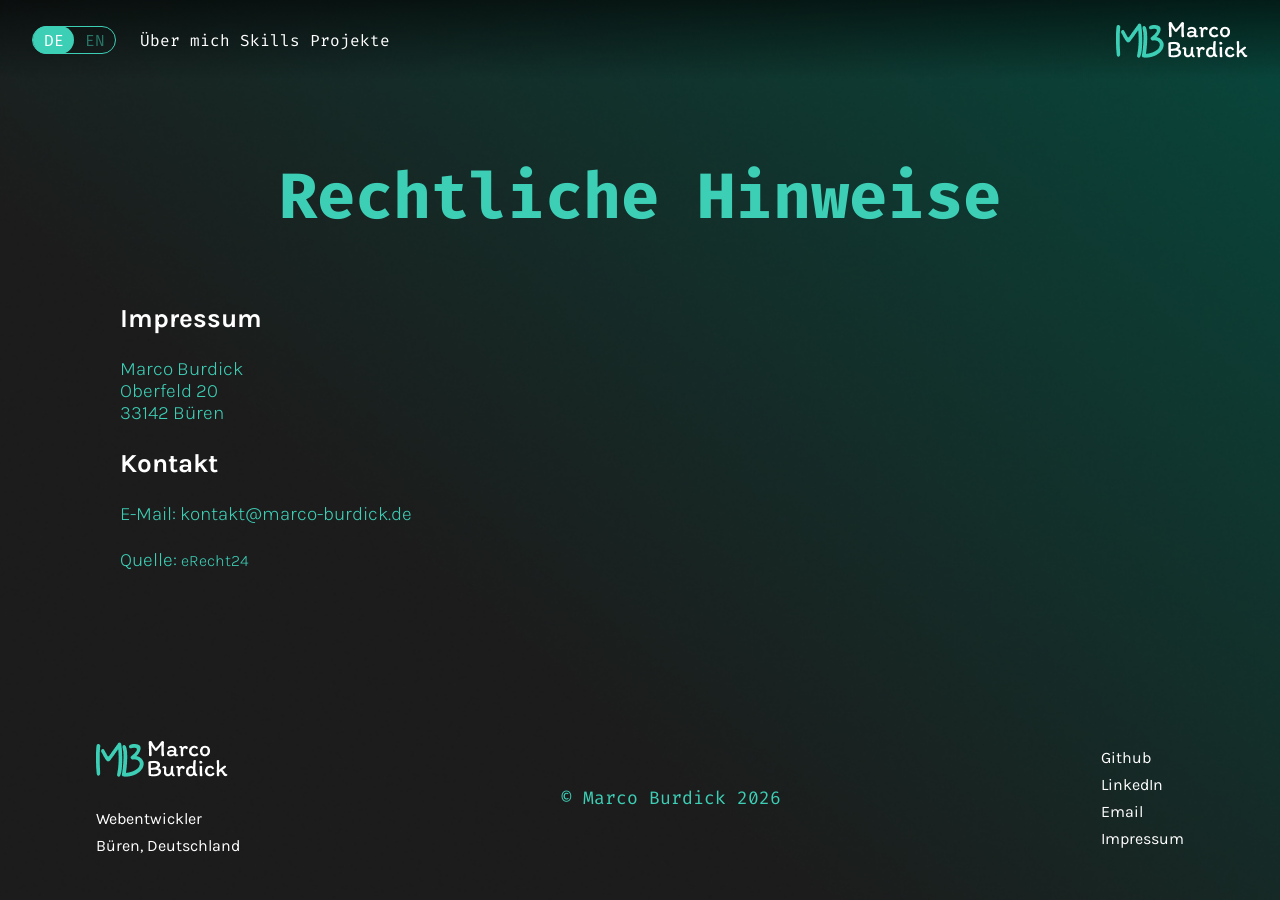
==== commit c4919f8e: "added JS Docs for the functions" ====
--- a/imprint.html
+++ b/imprint.html
@@ -4,7 +4,7 @@
     <meta charset="UTF-8" />
     <meta name="viewport" content="width=device-width, initial-scale=1.0" />
     <title>Impressum</title>
-    <link rel="shortcut icon" href="./icons/favicon.png" type="image/x-icon" />
+    <link rel="shortcut icon" href="/assets/icons/favicon.png" type="image/x-icon" />
     <link rel="stylesheet" href="./style.css" />
     <link rel="stylesheet" href="/css/hero.css" />
     <link rel="stylesheet" href="/css/footer.css" />
@@ -14,9 +14,9 @@
   <body onload="initImpressumPage()">
     <div class="content-max-width">
       <header id="header"></header>
-      <h1 class="imprint-headline">Rechtliche Hinweise</h1>
+      <h1 class="imprint-headline" data-i18n="legalNotice.headline">Rechtliche Hinweise</h1>
       <section class="main-impressum">
-        <h2>Impressum</h2>
+        <h2 data-i18n="legalNotice.imprint">Impressum</h2>
 
         <p>
           Marco Burdick<br />
@@ -24,17 +24,15 @@
           33142 Büren
         </p>
 
-        <h2>Kontakt</h2>
-        <p>
-          Telefon: 015156033437<br />
-          E-Mail: kontakt@marco-burdick.de
-        </p>
+        <h2 data-i18n="legalNotice.contact">Kontakt</h2>
+        <p><span data-i18n="legalNotice.email">E-Mail:</span> kontakt@marco-burdick.de</p>
 
-        <p>Quelle: <a href="https://www.e-recht24.de">eRecht24</a></p>
+        <p><span data-i18n="legalNotice.source">Quelle:</span> <a href="https://www.e-recht24.de">eRecht24</a></p>
       </section>
       <footer id="footer"></footer>
     </div>
     <script src="./js/templates.js"></script>
+    <script src="/js/translate.js"></script>
     <script src="./script.js"></script>
   </body>
 </html>
--- a/style.css
+++ b/style.css
@@ -11,11 +11,9 @@
   justify-content: center;
   height: 100%;
   font-family: "fira";
-  background-image: url(/assets/images/Background.jpg);
-  background-repeat: no-repeat;
-  background-size: cover;
   overflow-x: hidden;
   user-select: none;
+  background-color: #1c1c1c;
 }
 
 ::-webkit-scrollbar {
@@ -36,17 +34,10 @@
 }
 
 .content-max-width {
-  position: relative;
   width: 100%;
   max-width: 1440px;
-  min-height: 100%;
   margin: 0 auto;
-}
-
-#hero {
-  position: relative;
-  overflow-x: clip;
-  overflow-y: visible;
+  box-sizing: border-box;
 }
 
 body.menu-open {
--- a/css/hero.css
+++ b/css/hero.css
@@ -4,13 +4,15 @@
 
 #header {
   position: absolute;
+  display: flex;
+  justify-content: center;
+  align-items: center;
   top: 0;
   left: 0;
-  right: 0;
-  z-index: 10;
   width: 100%;
   height: 98px;
-  padding: 0 96px;
+  background: linear-gradient(180deg, rgba(0, 0, 0, 0.6) 0%, rgba(0, 0, 0, 0.25) 60%, transparent 100%);
+  z-index: 10;
 }
 
 /* =========================
@@ -21,6 +23,8 @@
   display: flex;
   align-items: center;
   justify-content: space-between;
+  max-width: 1440px;
+  padding: 0 96px;
   width: 100%;
   height: 100%;
   gap: 20px;
@@ -165,7 +169,12 @@
   justify-content: center;
   width: 100%;
   min-height: 100svh;
-  overflow: hidden;
+  overflow-x: clip;
+  overflow-y: visible;
+  background-image: url("/assets/images/Background.jpg");
+  background-repeat: no-repeat;
+  background-size: cover;
+  background-position: center;
 }
 
 .nametag {
@@ -244,12 +253,15 @@
 
 .textbar {
   position: absolute;
+  z-index: 2;
   bottom: 40px;
   left: 50%;
   transform: translateX(-50%) rotate(-3deg);
   width: 100vw;
   height: 62px;
   background: rgba(255, 255, 255, 0.12);
+  backdrop-filter: blur(4px);
+  -webkit-backdrop-filter: blur(4px);
   overflow: hidden;
   white-space: nowrap;
 }
@@ -358,3 +370,156 @@
     transform: translateX(400%);
   }
 }
+
+.verticalflow-right {
+  position: absolute;
+  z-index: 1;
+  right: 96px;
+  bottom: 0;
+  display: flex;
+  flex-direction: column;
+  align-items: center;
+  width: 40px;
+}
+
+.mailto-link {
+  height: 220px;
+  display: flex;
+  justify-content: center;
+  align-items: center;
+}
+
+.mailto-link a {
+  font-family: "karla";
+  color: white;
+  text-decoration: none;
+  white-space: nowrap;
+  font-size: 18px;
+  transform: rotate(-90deg);
+}
+
+.mailto-link a:hover {
+  color: #3dcfb6;
+}
+
+.social-icons {
+  display: flex;
+  flex-direction: column;
+  align-items: center;
+  gap: 12px;
+  margin-bottom: 24px;
+  margin-top: 27px;
+}
+
+.social-icons a {
+  display: flex;
+  align-items: center;
+  justify-content: center;
+  width: 32px;
+  height: 32px;
+}
+
+.social-icons img {
+  width: 28px;
+  height: 28px;
+  object-fit: contain;
+  transition: transform 0.2s ease;
+}
+
+.social-icons a:hover img {
+  transform: scale(1.15);
+}
+
+.line-right {
+  width: 1px;
+  height: 186px;
+  background-color: white;
+}
+
+.mail {
+  display: none;
+}
+
+.verticalflow-left {
+  position: absolute;
+  z-index: 1;
+  left: 96px;
+  bottom: 0;
+  display: flex;
+  flex-direction: column;
+  align-items: center;
+}
+
+.arrow-container {
+  display: flex;
+  justify-content: center;
+  align-items: center;
+  width: 30px;
+  height: 48px;
+  border: 1px solid #3dcfb6;
+  border-radius: 32px;
+  margin-bottom: 24px;
+}
+
+.arrow-down {
+  display: block;
+  color: white;
+  font-size: 20px;
+  line-height: 1;
+  animation: arrowMove 1.5s ease-in-out infinite;
+}
+
+@keyframes arrowMove {
+  0%,
+  100% {
+    transform: translateY(-4px);
+  }
+
+  50% {
+    transform: translateY(4px);
+  }
+}
+
+.line-left {
+  width: 1px;
+  height: 240px;
+  background-color: #3dcfb6;
+}
+
+.social-icons a {
+  position: relative;
+  display: flex;
+  align-items: center;
+  justify-content: center;
+  width: 32px;
+  height: 32px;
+}
+
+.social-icons img {
+  width: 28px;
+  height: 28px;
+  object-fit: contain;
+  transition: filter 0.2s ease;
+}
+
+.social-icons a::after {
+  content: "";
+  position: absolute;
+  left: calc(50% + 14px + 4px);
+  top: 50%;
+  width: 8px;
+  height: 8px;
+  border-radius: 50%;
+  background-color: #3dcfb6;
+  transform: translateY(-50%);
+  opacity: 0;
+  transition: opacity 0.2s ease;
+}
+
+.social-icons a:hover img {
+  filter: brightness(0) invert(1);
+}
+
+.social-icons a:hover::after {
+  opacity: 1;
+}
--- a/css/impressum.css
+++ b/css/impressum.css
@@ -2,7 +2,10 @@
 body {
   min-height: 100vh;
   margin: 0;
-  background-color: #1c1c1c;
+  background-image: url(/assets/images/Background.jpg);
+  background-repeat: no-repeat;
+  background-size: cover;
+  background-position: center;
 }
 
 .main-impressum {
@@ -24,21 +27,21 @@
 }
 
 section h2 {
-  font-family: 'karla';
+  font-family: "karla";
   font-weight: 700;
   font-size: 26px;
   color: rgba(255, 255, 255, 1);
 }
 
 section h4 {
-  font-family: 'karla';
+  font-family: "karla";
   color: white;
   font-weight: 500;
   font-size: 20px;
 }
 
 section p {
-  font-family: 'karla';
+  font-family: "karla";
   font-weight: 300;
   font-size: 19px;
   color: rgba(61, 207, 182, 1);
--- a/css/responsive.css
+++ b/css/responsive.css
@@ -2,6 +2,10 @@
   #header {
     height: 80px;
     padding: 0 32px;
+  }
+
+  .desktop-header {
+    padding: 0;
   }
 
   .carousel::before,
@@ -113,11 +117,10 @@
   }
 }
 
-@media (max-width: 900px) { 
-
+@media (max-width: 900px) {
   .main-impressum {
     padding: 0 16px;
-        gap: 16px;
+    gap: 16px;
   }
 
   .imprint-headline {
@@ -140,8 +143,43 @@
     font-size: 14px;
   }
 
-  .footer-left{
+  .footer-left {
     gap: 8px;
+  }
+}
+
+@media (max-width: 850px) {
+  .mailto-link {
+    display: none;
+  }
+
+  .mail {
+    display: block;
+  }
+
+  .verticalflow-right {
+    right: 16px;
+  }
+
+  .verticalflow-left {
+    left: 16px;
+  }
+
+  .verticalflow-left,
+  .verticalflow-right {
+    bottom: 0;
+  }
+
+  .line-left {
+    height: 180px;
+  }
+
+  .line-right {
+    height: 112px;
+  }
+
+  .textbar {
+    bottom: 20px;
   }
 }
 
@@ -260,10 +298,6 @@
     display: none;
   }
 
-  .carousel {
-    overflow: unset;
-  }
-
   .carousel::before,
   .carousel::after {
     width: 30px;
@@ -362,7 +396,7 @@
     order: 3;
     width: 100%;
     text-align: center;
-    margin-top: 16px;
+    margin-top: 30px;
   }
 
   .headline-container p {
@@ -390,6 +424,31 @@
 
   .about-me {
     padding: 16px;
+  }
+
+  .about-me h1 {
+    font-size: 48px;
+  }
+
+  .about-me p {
+    font-size: 16px;
+  }
+
+  .skillbox h1 {
+    font-size: 38px;
+  }
+
+  .skillbox {
+    gap: 8px;
+    padding: 16px;
+  }
+
+  .skill-container {
+    gap: 16px;
+  }
+
+  #hero {
+    height: 844px;
   }
 }
 
@@ -540,11 +599,18 @@
   .next-button p {
     font-size: 16px;
   }
+
+  .problem-content-2 {
+    flex-direction: column;
+    align-items: flex-start;
+    padding-top: 10px;
+    gap: 16px;
+  }
 }
 
 @media (max-width: 420px) {
   .carousel {
-    height: 470px;
+    height: 490px;
   }
 
   .items {
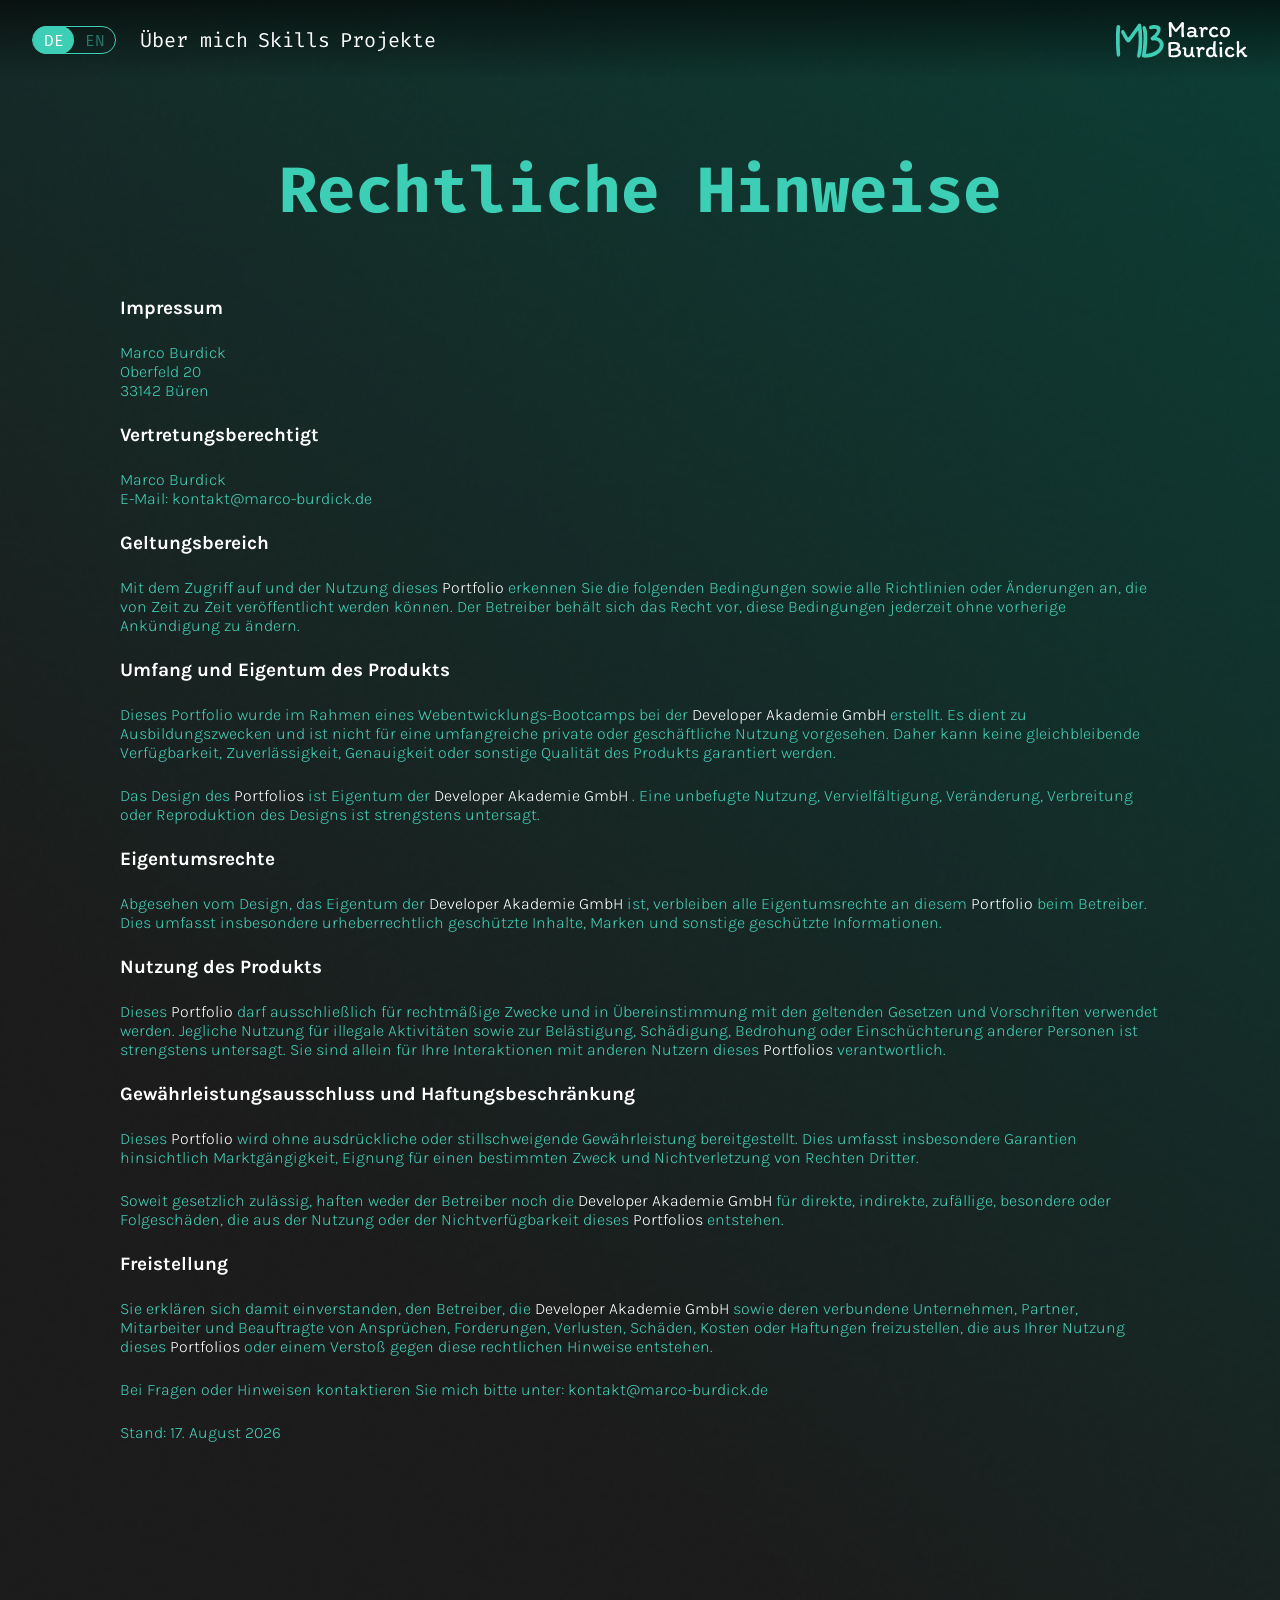
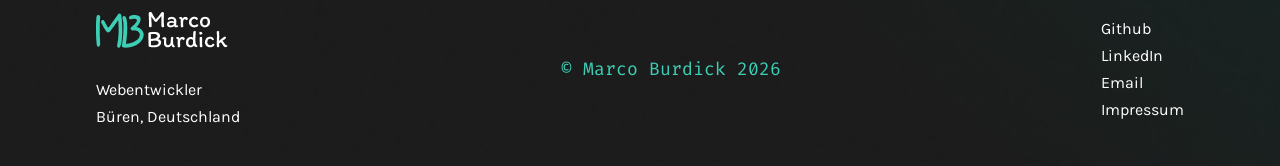
==== commit e05bc0e1: "update the imprint page" ====
--- a/imprint.html
+++ b/imprint.html
@@ -15,6 +15,7 @@
     <div class="content-max-width">
       <header id="header"></header>
       <h1 class="imprint-headline" data-i18n="legalNotice.headline">Rechtliche Hinweise</h1>
+
       <section class="main-impressum">
         <h2 data-i18n="legalNotice.imprint">Impressum</h2>
 
@@ -24,10 +25,116 @@
           33142 Büren
         </p>
 
-        <h2 data-i18n="legalNotice.contact">Kontakt</h2>
-        <p><span data-i18n="legalNotice.email">E-Mail:</span> kontakt@marco-burdick.de</p>
+        <h2 data-i18n="legalNotice.representative">Vertretungsberechtigt</h2>
 
-        <p><span data-i18n="legalNotice.source">Quelle:</span> <a href="https://www.e-recht24.de">eRecht24</a></p>
+        <p>
+          Marco Burdick<br />
+          <span data-i18n="legalNotice.email">E-Mail:</span>
+          kontakt@marco-burdick.de
+        </p>
+
+        <h2 data-i18n="legalNotice.acceptanceTitle">Geltungsbereich</h2>
+
+        <p>
+          <span data-i18n="legalNotice.acceptanceText1"> Mit dem Zugriff auf und der Nutzung dieses </span>
+          <span class="white-text">Portfolio</span>
+          <span data-i18n="legalNotice.acceptanceText2">
+            erkennen Sie die folgenden Bedingungen sowie alle Richtlinien oder Änderungen an, die von Zeit zu Zeit veröffentlicht werden
+            können. Der Betreiber behält sich das Recht vor, diese Bedingungen jederzeit ohne vorherige Ankündigung zu ändern.
+          </span>
+        </p>
+
+        <h2 data-i18n="legalNotice.scopeTitle">Umfang und Eigentum des Produkts</h2>
+
+        <p>
+          <span data-i18n="legalNotice.scopeText1"> Dieses Portfolio wurde im Rahmen eines Webentwicklungs-Bootcamps bei der </span>
+          <span class="white-text">Developer Akademie GmbH</span>
+          <span data-i18n="legalNotice.scopeText2">
+            erstellt. Es dient zu Ausbildungszwecken und ist nicht für eine umfangreiche private oder geschäftliche Nutzung vorgesehen.
+            Daher kann keine gleichbleibende Verfügbarkeit, Zuverlässigkeit, Genauigkeit oder sonstige Qualität des Produkts garantiert
+            werden.
+          </span>
+        </p>
+
+        <p>
+          <span data-i18n="legalNotice.designText1"> Das Design des </span>
+          <span class="white-text">Portfolios</span>
+          <span data-i18n="legalNotice.designText2"> ist Eigentum der </span>
+          <span class="white-text">Developer Akademie GmbH</span>
+          <span data-i18n="legalNotice.designText3">
+            . Eine unbefugte Nutzung, Vervielfältigung, Veränderung, Verbreitung oder Reproduktion des Designs ist strengstens untersagt.
+          </span>
+        </p>
+
+        <h2 data-i18n="legalNotice.proprietaryTitle">Eigentumsrechte</h2>
+
+        <p>
+          <span data-i18n="legalNotice.proprietaryText1"> Abgesehen vom Design, das Eigentum der </span>
+          <span class="white-text">Developer Akademie GmbH</span>
+          <span data-i18n="legalNotice.proprietaryText2"> ist, verbleiben alle Eigentumsrechte an diesem </span>
+          <span class="white-text">Portfolio</span>
+          <span data-i18n="legalNotice.proprietaryText3">
+            beim Betreiber. Dies umfasst insbesondere urheberrechtlich geschützte Inhalte, Marken und sonstige geschützte Informationen.
+          </span>
+        </p>
+
+        <h2 data-i18n="legalNotice.useTitle">Nutzung des Produkts</h2>
+
+        <p>
+          <span data-i18n="legalNotice.useText1"> Dieses </span>
+          <span class="white-text">Portfolio</span>
+          <span data-i18n="legalNotice.useText2">
+            darf ausschließlich für rechtmäßige Zwecke und in Übereinstimmung mit den geltenden Gesetzen und Vorschriften verwendet werden.
+            Jegliche Nutzung für illegale Aktivitäten sowie zur Belästigung, Schädigung, Bedrohung oder Einschüchterung anderer Personen ist
+            strengstens untersagt. Sie sind allein für Ihre Interaktionen mit anderen Nutzern dieses
+          </span>
+          <span class="white-text">Portfolios</span>
+          <span data-i18n="legalNotice.useText3"> verantwortlich. </span>
+        </p>
+
+        <h2 data-i18n="legalNotice.disclaimerTitle">Gewährleistungsausschluss und Haftungsbeschränkung</h2>
+
+        <p>
+          <span data-i18n="legalNotice.disclaimerText1"> Dieses </span>
+          <span class="white-text">Portfolio</span>
+          <span data-i18n="legalNotice.disclaimerText2">
+            wird ohne ausdrückliche oder stillschweigende Gewährleistung bereitgestellt. Dies umfasst insbesondere Garantien hinsichtlich
+            Marktgängigkeit, Eignung für einen bestimmten Zweck und Nichtverletzung von Rechten Dritter.
+          </span>
+        </p>
+
+        <p>
+          <span data-i18n="legalNotice.liabilityText1"> Soweit gesetzlich zulässig, haften weder der Betreiber noch die </span>
+          <span class="white-text">Developer Akademie GmbH</span>
+          <span data-i18n="legalNotice.liabilityText2">
+            für direkte, indirekte, zufällige, besondere oder Folgeschäden, die aus der Nutzung oder der Nichtverfügbarkeit dieses
+          </span>
+          <span class="white-text">Portfolios</span>
+          <span data-i18n="legalNotice.liabilityText3"> entstehen. </span>
+        </p>
+
+        <h2 data-i18n="legalNotice.indemnityTitle">Freistellung</h2>
+
+        <p>
+          <span data-i18n="legalNotice.indemnityText1"> Sie erklären sich damit einverstanden, den Betreiber, die </span>
+          <span class="white-text">Developer Akademie GmbH</span>
+          <span data-i18n="legalNotice.indemnityText2">
+            sowie deren verbundene Unternehmen, Partner, Mitarbeiter und Beauftragte von Ansprüchen, Forderungen, Verlusten, Schäden, Kosten
+            oder Haftungen freizustellen, die aus Ihrer Nutzung dieses
+          </span>
+          <span class="white-text">Portfolios</span>
+          <span data-i18n="legalNotice.indemnityText3"> oder einem Verstoß gegen diese rechtlichen Hinweise entstehen. </span>
+        </p>
+
+        <p>
+          <span data-i18n="legalNotice.questions"> Bei Fragen oder Hinweisen kontaktieren Sie mich bitte unter: </span>
+          kontakt@marco-burdick.de
+        </p>
+
+        <p>
+          <span data-i18n="legalNotice.date">Stand:</span>
+          17. August 2026
+        </p>
       </section>
       <footer id="footer"></footer>
     </div>
--- a/style.css
+++ b/style.css
@@ -8,8 +8,7 @@
   display: flex;
   flex-direction: column;
   align-items: center;
-  justify-content: center;
-  height: 100%;
+  min-height: 100svh;
   font-family: "fira";
   overflow-x: hidden;
   user-select: none;
@@ -34,10 +33,12 @@
 }
 
 .content-max-width {
+  display: flex;
+  flex-direction: column;
+  justify-content: center;
   width: 100%;
   max-width: 1440px;
-  margin: 0 auto;
-  box-sizing: border-box;
+  min-height: 100svh;
 }
 
 body.menu-open {
@@ -79,7 +80,7 @@
 .other-section {
   display: flex;
   position: relative;
-  padding: 144px 96px 0 96px;
+  padding: 0 96px 0 96px;
   gap: 36px;
 }
 
--- a/css/hero.css
+++ b/css/hero.css
@@ -42,6 +42,7 @@
   color: white;
   text-decoration: none;
   cursor: pointer;
+  font-size: 20px;
 }
 
 .header-navigation a:hover,
@@ -261,9 +262,50 @@
   height: 62px;
   background: rgba(255, 255, 255, 0.12);
   backdrop-filter: blur(4px);
-  -webkit-backdrop-filter: blur(4px);
   overflow: hidden;
   white-space: nowrap;
+}
+
+@media (min-height: 800px) {
+  .textbar {
+    bottom: 60px;
+  }
+
+  .line-left {
+    height: 160px !important;
+  }
+
+  .line-right {
+    height: 160px !important;
+  }
+}
+
+@media (min-height: 950px) {
+  .textbar {
+    bottom: 55px;
+  }
+
+  .line-left {
+    height: 200px !important;
+  }
+
+  .line-right {
+    height: 200px !important;
+  }
+}
+
+@media (min-height: 1300px) {
+  .textbar {
+    bottom: 300px;
+  }
+
+  .line-left {
+    height: 500px !important;
+  }
+
+  .line-right {
+    height: 500px !important;
+  }
 }
 
 .textbar-track {
@@ -371,15 +413,22 @@
   }
 }
 
+.verticalflow-left {
+  position: absolute;
+  display: flex;
+  flex-direction: column;
+  align-items: center;
+  bottom: 0;
+  left: max(32px, calc((103vw - 1440px) / 2));
+}
+
 .verticalflow-right {
   position: absolute;
-  z-index: 1;
-  right: 96px;
+  display: flex;
+  flex-direction: column;
+  align-items: center;
   bottom: 0;
-  display: flex;
-  flex-direction: column;
-  align-items: center;
-  width: 40px;
+  right: max(24px, calc((100vw - 1440px) / 2));
 }
 
 .mailto-link {
@@ -438,16 +487,6 @@
 
 .mail {
   display: none;
-}
-
-.verticalflow-left {
-  position: absolute;
-  z-index: 1;
-  left: 96px;
-  bottom: 0;
-  display: flex;
-  flex-direction: column;
-  align-items: center;
 }
 
 .arrow-container {
--- a/css/footer.css
+++ b/css/footer.css
@@ -1,14 +1,13 @@
 footer {
+  position: static;
   display: flex;
   align-items: center;
   justify-content: space-between;
-width: 100%;
+  width: 100%;
   min-height: 126px;
-  height: auto;
- padding: 40px 96px;
+  padding: 40px 96px;
   margin-top: 130px;
-  margin-bottom: 0;
-box-sizing: border-box;
+  box-sizing: border-box;
 }
 
 .footer-left {
@@ -26,7 +25,7 @@
 
 .footer-left div p {
   font-size: 16px;
-  font-family: 'karla';
+  font-family: "karla";
   font-weight: 400;
   color: rgba(255, 255, 255, 1);
 }
@@ -34,7 +33,7 @@
 .copyright {
   color: rgba(61, 207, 182, 1);
   font-size: 18px;
-  font-family: 'fira';
+  font-family: "fira";
   font-weight: 400;
 }
 
@@ -48,7 +47,7 @@
   position: relative;
   text-decoration: none;
   font-size: 16px;
-  font-family: 'karla';
+  font-family: "karla";
   font-weight: 400;
   color: rgba(255, 255, 255, 1);
 }
@@ -58,7 +57,7 @@
 }
 
 .footer-right a::after {
-  content: '';
+  content: "";
   position: absolute;
   left: -15%;
   bottom: 5px;
--- a/css/impressum.css
+++ b/css/impressum.css
@@ -11,6 +11,7 @@
 .main-impressum {
   display: flex;
   flex-direction: column;
+  flex: 1;
   width: 100%;
   background-repeat: no-repeat;
   background-size: cover;
@@ -29,7 +30,7 @@
 section h2 {
   font-family: "karla";
   font-weight: 700;
-  font-size: 26px;
+  font-size: 19px;
   color: rgba(255, 255, 255, 1);
 }
 
@@ -43,8 +44,15 @@
 section p {
   font-family: "karla";
   font-weight: 300;
-  font-size: 19px;
+  font-size: 16px;
   color: rgba(61, 207, 182, 1);
+}
+
+.white-text {
+  font-family: "karla";
+  font-weight: 300;
+  font-size: 16px;
+  color: rgba(255, 255, 255, 1);
 }
 
 section a {
--- a/css/responsive.css
+++ b/css/responsive.css
@@ -610,7 +610,7 @@
 
 @media (max-width: 420px) {
   .carousel {
-    height: 490px;
+    height: 520px;
   }
 
   .items {
